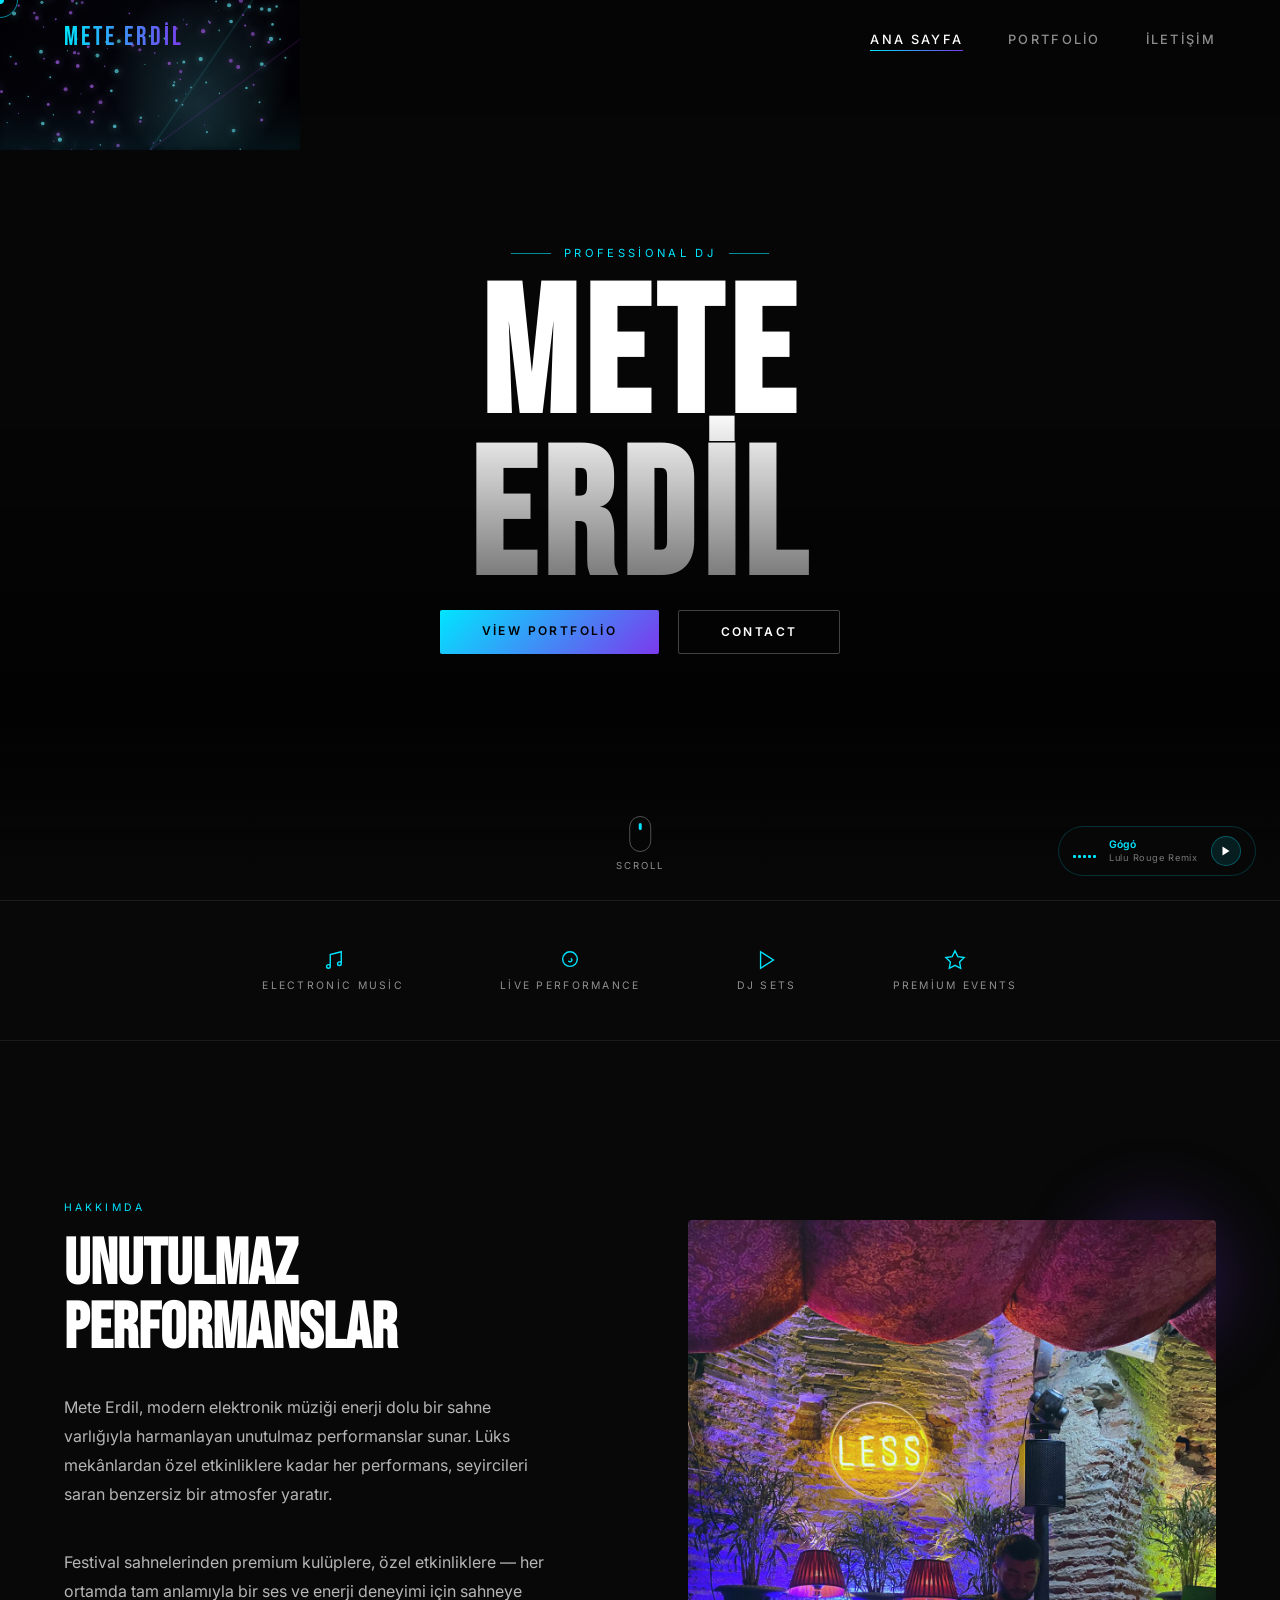
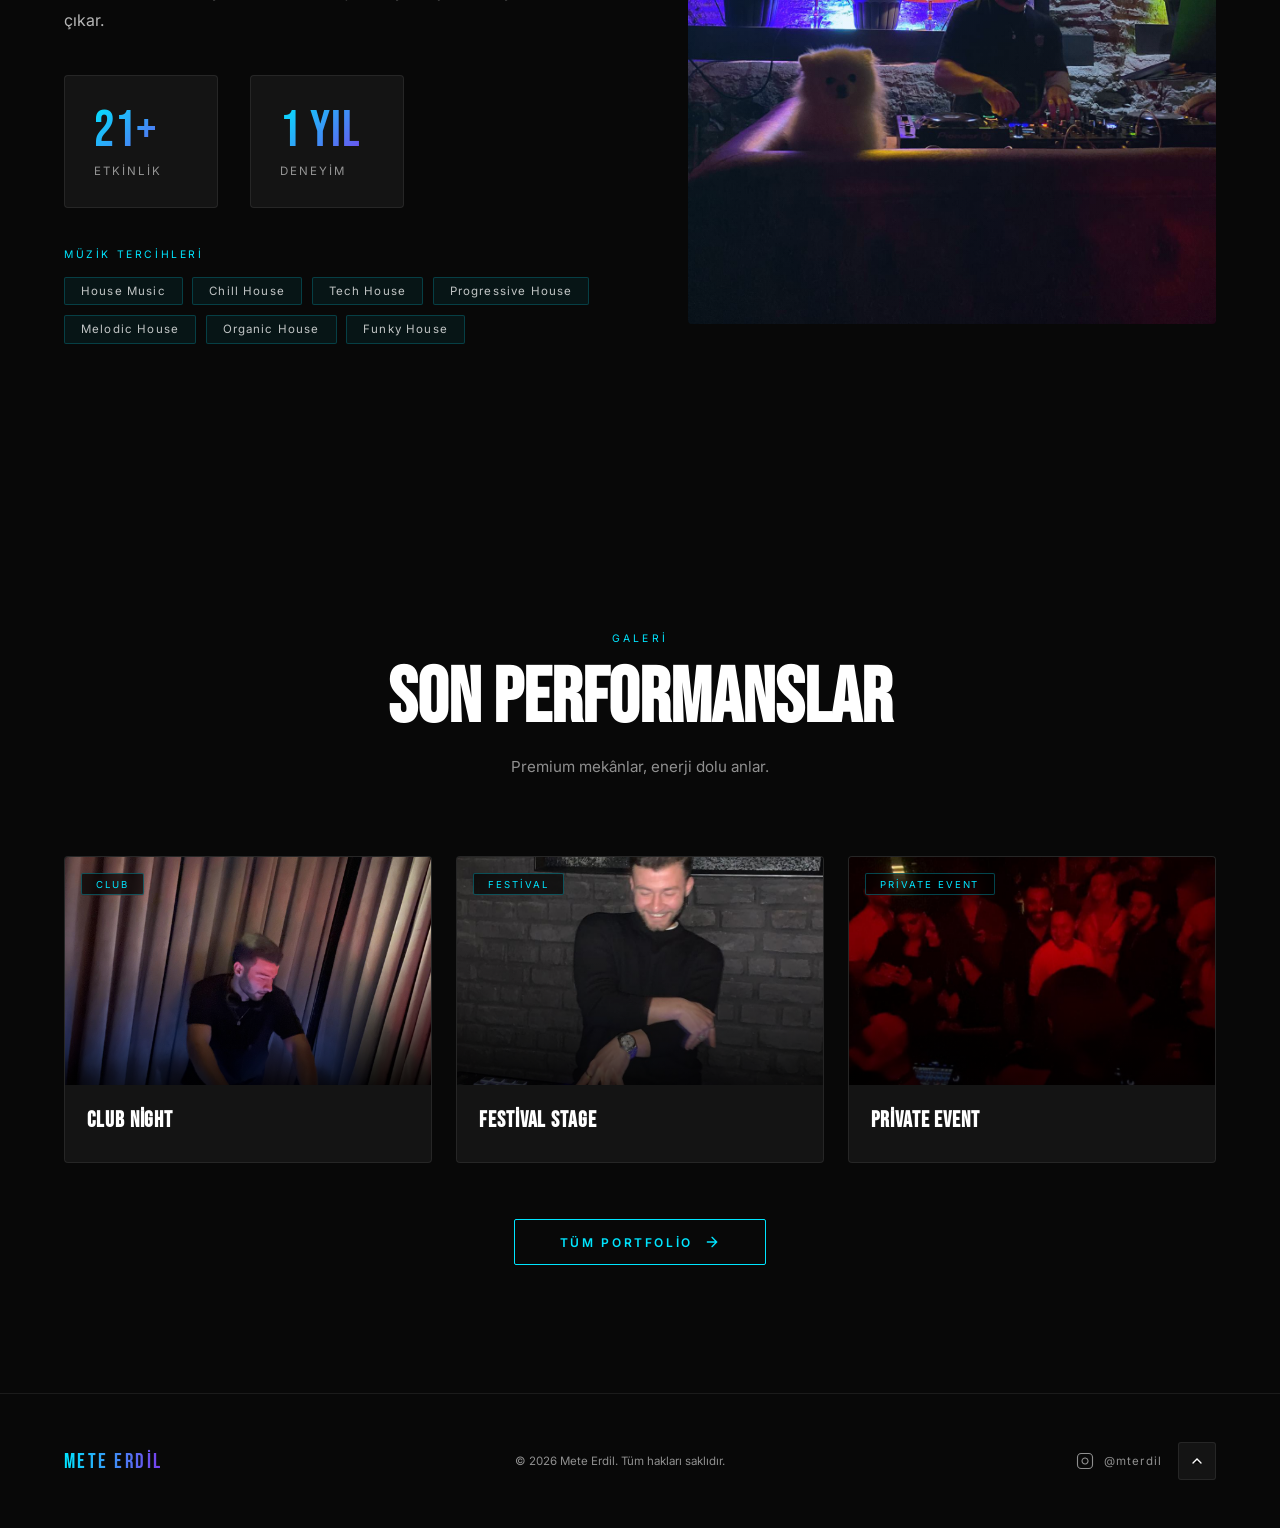
==== index.html @ 42dc9c14 "first" ====
<!DOCTYPE html>
<html lang="tr">
<head>
  <meta charset="UTF-8" />
  <meta name="viewport" content="width=device-width, initial-scale=1.0" />
  <title>Mete Erdil — Professional DJ</title>
  <meta name="description" content="Mete Erdil — Professional DJ. Festival, Club & Private Events." />
  <meta property="og:title"       content="Mete Erdil — Professional DJ" />
  <meta property="og:description" content="Festival • Club • Private Events" />
  <link rel="preconnect" href="https://fonts.googleapis.com" />
  <link rel="preconnect" href="https://fonts.gstatic.com" crossorigin />
  <link href="https://fonts.googleapis.com/css2?family=Bebas+Neue&family=Inter:wght@300;400;500;600;700&display=swap" rel="stylesheet" />
  <link rel="stylesheet" href="css/style.css" />
  <style>
    /* ---- Home-specific extras ---- */
    .hero-tag-row {
      display: flex; align-items: center; justify-content: center; gap: .8rem;
      margin-bottom: 1rem;
      animation: heroFadeUp .9s var(--ease-out) .5s both;
    }
    .hero-tag {
      padding: .35rem 1rem;
      border: 1px solid rgba(255,255,255,.15); border-radius: 1px;
      font-size: .6rem; letter-spacing: .25em; text-transform: uppercase; color: var(--clr-muted);
    }
    .hero-tag.accent { border-color: rgba(0,229,255,.4); color: var(--clr-cyan); }

    /* Home portfolio preview — show 3 cards max */
    .view-all-wrap {
      text-align: center; margin-top: 3.5rem;
    }
    .btn-outline-cyan {
      display: inline-flex; align-items: center; gap: .7rem;
      padding: .9rem 2.8rem;
      border: 1px solid var(--clr-cyan); border-radius: 2px;
      font-size: .75rem; letter-spacing: .22em; text-transform: uppercase; font-weight: 600;
      color: var(--clr-cyan); background: transparent;
      transition: background .3s, transform .3s, box-shadow .3s;
    }
    .btn-outline-cyan:hover {
      background: rgba(0,229,255,.1); transform: translateY(-2px);
      box-shadow: 0 10px 40px rgba(0,229,255,.2);
    }
    .btn-outline-cyan svg { transition: transform .3s; }
    .btn-outline-cyan:hover svg { transform: translateX(5px); }

    /* Feature strip */
    #feature-strip {
      padding: 3rem 4rem;
      border-top: 1px solid var(--clr-border);
      border-bottom: 1px solid var(--clr-border);
      display: flex; justify-content: center; gap: 6rem; flex-wrap: wrap;
    }
    .strip-item {
      display: flex; flex-direction: column; align-items: center; gap: .5rem;
      font-size: .65rem; letter-spacing: .22em; text-transform: uppercase; color: var(--clr-muted);
    }
    .strip-item svg { color: var(--clr-cyan); }

    @media (max-width: 768px) {
      #feature-strip { padding: 2rem 1.5rem; gap: 2.5rem; }
    }

  </style>
</head>
<body>

<!-- Background music — place gogo.mp3 in the music/ folder -->
<audio id="bg-music" loop preload="auto" src="music/gogo.mp3"></audio>

<!-- ============ PAGE TRANSITION ============ -->
<div id="page-transition" class="page-transition" style="display:none">
  <span class="page-transition-logo">METE ERDİL</span>
</div>

<!-- ============ CURSOR ============ -->
<div id="cursor-dot"></div>
<div id="cursor-ring"></div>

<!-- ============ NAVBAR ============ -->
<nav id="navbar">
  <a href="index.html" class="nav-logo">METE ERDİL</a>
  <ul class="nav-links" role="list">
    <li><a href="index.html" data-transition class="active">Ana Sayfa</a></li>
    <li><a href="portfolio.html" data-transition>Portfolio</a></li>
    <li><a href="contact.html" data-transition>İletişim</a></li>
  </ul>
  <button class="nav-hamburger" aria-label="Menu">
    <span></span><span></span><span></span>
  </button>
</nav>

<!-- ============ HERO ============ -->
<section id="hero">
  <canvas id="hero-canvas"></canvas>

  <video id="hero-video" autoplay muted loop playsinline
         src="photos/mte/WhatsApp Video 2026-06-29 at 18.18.38 (2).mp4"
         oncanplay="this.style.display='block'"></video>

  <div class="hero-overlay"></div>

  <div class="hero-content">
    <div class="hero-eyebrow">Professional DJ</div>
    <h1 class="hero-name">METE<br>ERDİL</h1>
    <div class="hero-btns">
      <a href="portfolio.html" class="btn-primary" data-transition>View Portfolio</a>
      <a href="contact.html"   class="btn-ghost"   data-transition>Contact</a>
    </div>
  </div>

  <!-- Equalizer -->
  <div class="hero-eq" aria-hidden="true">
    <span style="--dur:.7s;--min:6px;--max:26px"></span>
    <span style="--dur:.9s;--min:10px;--max:36px"></span>
    <span style="--dur:.6s;--min:4px;--max:22px"></span>
    <span style="--dur:1.1s;--min:8px;--max:40px"></span>
    <span style="--dur:.8s;--min:6px;--max:30px"></span>
    <span style="--dur:.65s;--min:4px;--max:20px"></span>
    <span style="--dur:1s;--min:12px;--max:44px"></span>
    <span style="--dur:.75s;--min:6px;--max:28px"></span>
    <span style="--dur:.55s;--min:4px;--max:18px"></span>
    <span style="--dur:.9s;--min:8px;--max:34px"></span>
    <span style="--dur:.7s;--min:5px;--max:22px"></span>
  </div>

  <div class="scroll-indicator" aria-hidden="true">
    <div class="scroll-mouse"></div>
    <span>Scroll</span>
  </div>
</section>

<!-- ============ FEATURE STRIP ============ -->
<div id="feature-strip">
  <div class="strip-item reveal" data-delay="1">
    <svg width="22" height="22" fill="none" stroke="currentColor" stroke-width="1.5" viewBox="0 0 24 24"><path stroke-linecap="round" d="M9 19V6l12-3v13M9 19c0 1.1-.9 2-2 2s-2-.9-2-2 .9-2 2-2 2 .9 2 2zm12-3c0 1.1-.9 2-2 2s-2-.9-2-2 .9-2 2-2 2 .9 2 2z"/></svg>
    Electronic Music
  </div>
  <div class="strip-item reveal" data-delay="2">
    <svg width="22" height="22" fill="none" stroke="currentColor" stroke-width="1.5" viewBox="0 0 24 24"><path stroke-linecap="round" d="M17.657 16.657A8 8 0 116.343 5.343a8 8 0 0111.314 11.314z"/><path stroke-linecap="round" d="M13.414 10.586a2 2 0 11-2.828 2.828"/></svg>
    Live Performance
  </div>
  <div class="strip-item reveal" data-delay="3">
    <svg width="22" height="22" fill="none" stroke="currentColor" stroke-width="1.5" viewBox="0 0 24 24"><path stroke-linecap="round" d="M5 3l14 9L5 21V3z"/></svg>
    DJ Sets
  </div>
  <div class="strip-item reveal" data-delay="4">
    <svg width="22" height="22" fill="none" stroke="currentColor" stroke-width="1.5" viewBox="0 0 24 24"><path stroke-linecap="round" d="M12 2l3.09 6.26L22 9.27l-5 4.87 1.18 6.88L12 17.77l-6.18 3.25L7 14.14 2 9.27l6.91-1.01L12 2z"/></svg>
    Premium Events
  </div>
</div>

<!-- ============ ABOUT ============ -->
<section id="about">
  <div class="about-text">
    <div class="section-label reveal">Hakkımda</div>
    <h2 class="reveal" data-delay="1">Unutulmaz<br>Performanslar</h2>
    <p class="reveal" data-delay="2">
      Mete Erdil, modern elektronik müziği enerji dolu bir sahne varlığıyla harmanlayan unutulmaz performanslar sunar.
      Lüks mekânlardan özel etkinliklere kadar her performans, seyircileri saran benzersiz bir atmosfer yaratır.
    </p>
    <p class="reveal" data-delay="3">
      Festival sahnelerinden premium kulüplere, özel etkinliklere — her ortamda
      tam anlamıyla bir ses ve enerji deneyimi için sahneye çıkar.
    </p>
    <div class="about-stats reveal" data-delay="4">
      <div class="stat-item">
        <div class="stat-number" data-target="100" data-suffix="+">0</div>
        <div class="stat-label">Etkinlik</div>
      </div>
      <div class="stat-item">
        <div class="stat-number" data-target="5" data-suffix=" Yıl">0</div>
        <div class="stat-label">Deneyim</div>
      </div>
    </div>

    <!-- Müzik Tercihleri -->
    <div class="genre-section reveal" data-delay="4">
      <div class="genre-label">Müzik Tercihleri</div>
      <div class="genre-tags">
        <span class="genre-tag">House Music</span>
        <span class="genre-tag">Chill House</span>
        <span class="genre-tag">Tech House</span>
        <span class="genre-tag">Progressive House</span>
        <span class="genre-tag">Melodic House</span>
        <span class="genre-tag">Organic House</span>
        <span class="genre-tag">Funky House</span>
      </div>
    </div>
  </div>

  <div class="about-visual reveal-right">
    <div class="about-glow"></div>
    <div class="about-img-wrap">
      <img src="photos/mte/WhatsApp Image 2026-06-29 at 18.18.27.jpeg"
           alt="Mete Erdil DJ Performance" loading="lazy" />
    </div>
  </div>
</section>

<!-- ============ PORTFOLIO PREVIEW ============ -->
<section id="portfolio-section">
  <div class="section-header reveal">
    <span class="label">Galeri</span>
    <h2>Son Performanslar</h2>
    <p>Premium mekânlar, enerji dolu anlar.</p>
  </div>

  <div class="card-grid" id="home-grid">

    <!-- Card 1 -->
    <article class="portfolio-card reveal" data-delay="1"
      data-venue="Club Night" data-city="İstanbul" data-date="Haziran 2026"
      data-cat="Club" data-desc="Enerjik bir gece kulübü performansı."
      data-images='["photos/mte/WhatsApp Image 2026-06-29 at 18.18.27 (1).jpeg","photos/mte/WhatsApp Image 2026-06-29 at 18.18.27 (2).jpeg","photos/mte/WhatsApp Image 2026-06-29 at 18.18.27 (3).jpeg"]'
      data-videos='["photos/mte/WhatsApp Video 2026-06-29 at 18.18.29.mp4"]'>
      <div class="card-thumb">
        <img src="photos/mte/WhatsApp Image 2026-06-29 at 18.18.27 (1).jpeg" alt="Club Night" loading="lazy" />
        <div class="card-thumb-overlay"></div>
        <span class="card-category">Club</span>
        <button class="card-play-btn" aria-label="Open">
          <svg width="18" height="18" fill="white" viewBox="0 0 24 24"><path d="M5 3l14 9L5 21V3z"/></svg>
        </button>
      </div>
      <div class="card-body">
        <h3 class="card-venue">Club Night</h3>
        <div class="card-meta">
          <span>📍 İstanbul</span>
          <span>📅 Haziran 2026</span>
        </div>
      </div>
    </article>

    <!-- Card 2 -->
    <article class="portfolio-card reveal" data-delay="2"
      data-venue="Festival Stage" data-city="İzmir" data-date="Mayıs 2026"
      data-cat="Festival" data-desc="Açık hava festival sahnesi performansı."
      data-images='["photos/mte/WhatsApp Image 2026-06-29 at 18.18.27 (2).jpeg","photos/mte/WhatsApp Image 2026-06-29 at 18.18.27 (3).jpeg","photos/mte/WhatsApp Image 2026-06-29 at 18.18.27 (4).jpeg"]'
      data-videos='["photos/mte/WhatsApp Video 2026-06-29 at 18.18.31.mp4","photos/mte/WhatsApp Video 2026-06-29 at 18.18.31 (1).mp4"]'>
      <div class="card-thumb">
        <img src="photos/mte/WhatsApp Image 2026-06-29 at 18.18.27 (2).jpeg" alt="Festival Stage" loading="lazy" />
        <div class="card-thumb-overlay"></div>
        <span class="card-category">Festival</span>
        <button class="card-play-btn" aria-label="Open">
          <svg width="18" height="18" fill="white" viewBox="0 0 24 24"><path d="M5 3l14 9L5 21V3z"/></svg>
        </button>
      </div>
      <div class="card-body">
        <h3 class="card-venue">Festival Stage</h3>
        <div class="card-meta">
          <span>📍 İzmir</span>
          <span>📅 Mayıs 2026</span>
        </div>
      </div>
    </article>

    <!-- Card 3 -->
    <article class="portfolio-card reveal" data-delay="3"
      data-venue="Private Event" data-city="Ankara" data-date="Nisan 2026"
      data-cat="Private Event" data-desc="Özel davet performansı."
      data-images='["photos/mte/WhatsApp Image 2026-06-29 at 18.18.29.jpeg","photos/mte/WhatsApp Image 2026-06-29 at 18.18.29 (1).jpeg"]'
      data-videos='["photos/mte/WhatsApp Video 2026-06-29 at 18.18.38.mp4","photos/mte/WhatsApp Video 2026-06-29 at 18.18.38 (1).mp4"]'>
      <div class="card-thumb">
        <img src="photos/mte/WhatsApp Image 2026-06-29 at 18.18.29.jpeg" alt="Private Event" loading="lazy" />
        <div class="card-thumb-overlay"></div>
        <span class="card-category">Private Event</span>
        <button class="card-play-btn" aria-label="Open">
          <svg width="18" height="18" fill="white" viewBox="0 0 24 24"><path d="M5 3l14 9L5 21V3z"/></svg>
        </button>
      </div>
      <div class="card-body">
        <h3 class="card-venue">Private Event</h3>
        <div class="card-meta">
          <span>📍 Ankara</span>
          <span>📅 Nisan 2026</span>
        </div>
      </div>
    </article>

  </div>

  <div class="view-all-wrap reveal">
    <a href="portfolio.html" class="btn-outline-cyan" data-transition>
      Tüm Portfolio
      <svg width="16" height="16" fill="none" stroke="currentColor" stroke-width="2" viewBox="0 0 24 24">
        <path stroke-linecap="round" d="M5 12h14M12 5l7 7-7 7"/>
      </svg>
    </a>
  </div>
</section>

<!-- ============ MODAL ============ -->
<div id="modal-overlay" role="dialog" aria-modal="true" aria-label="Portfolio Item">
  <div id="modal-box">
    <button class="modal-close" id="modal-close" aria-label="Close">
      <svg width="16" height="16" stroke="white" stroke-width="2" viewBox="0 0 24 24">
        <path stroke-linecap="round" d="M18 6L6 18M6 6l12 12"/>
      </svg>
    </button>
    <div class="modal-gallery">
      <div class="gallery-main" id="gallery-main"></div>
      <button class="gallery-arrow gallery-prev" id="gallery-prev" aria-label="Previous">
        <svg width="18" height="18" stroke="white" stroke-width="2" viewBox="0 0 24 24"><path stroke-linecap="round" d="M15 18l-6-6 6-6"/></svg>
      </button>
      <button class="gallery-arrow gallery-next" id="gallery-next" aria-label="Next">
        <svg width="18" height="18" stroke="white" stroke-width="2" viewBox="0 0 24 24"><path stroke-linecap="round" d="M9 18l6-6-6-6"/></svg>
      </button>
    </div>
    <div class="gallery-thumbs" id="gallery-thumbs"></div>
    <div class="modal-info">
      <h2 class="modal-venue" id="modal-venue"></h2>
      <div class="modal-meta-row" id="modal-meta"></div>
      <p class="modal-desc" id="modal-desc"></p>
    </div>
  </div>
</div>

<!-- ============ FOOTER ============ -->
<footer>
  <span class="footer-logo">METE ERDİL</span>
  <span class="footer-copy">© 2026 Mete Erdil. Tüm hakları saklıdır.</span>
  <div class="footer-right">
    <a href="https://www.instagram.com/mterdil" target="_blank" rel="noopener" class="footer-ig">
      <svg width="18" height="18" fill="none" stroke="currentColor" stroke-width="1.5" viewBox="0 0 24 24">
        <rect x="2" y="2" width="20" height="20" rx="5" ry="5"/><path d="M16 11.37A4 4 0 1112.63 8 4 4 0 0116 11.37z"/><line x1="17.5" y1="6.5" x2="17.51" y2="6.5"/>
      </svg>
      @mterdil
    </a>
    <button class="back-top" aria-label="Back to top">
      <svg width="16" height="16" stroke="white" stroke-width="2" viewBox="0 0 24 24">
        <path stroke-linecap="round" d="M18 15l-6-6-6 6"/>
      </svg>
    </button>
  </div>
</footer>

<!-- Music control bar -->
<div id="music-bar">
  <div class="eq-mini" id="eq-mini">
    <span style="--d:.6s;height:10px"></span>
    <span style="--d:.9s;height:14px"></span>
    <span style="--d:.7s;height:8px"></span>
    <span style="--d:1s;height:12px"></span>
    <span style="--d:.75s;height:10px"></span>
  </div>
  <div class="music-bar-title">
    <strong>Gógó</strong>
    <span>Lulu Rouge Remix</span>
  </div>
  <button id="music-toggle" aria-label="Toggle music">
    <svg id="icon-pause" width="12" height="12" fill="white" viewBox="0 0 24 24"><path d="M6 4h4v16H6V4zm8 0h4v16h-4V4z"/></svg>
    <svg id="icon-play" width="12" height="12" fill="white" viewBox="0 0 24 24" style="display:none;margin-left:1px"><path d="M5 3l14 9L5 21V3z"/></svg>
  </button>
</div>

<script src="js/hero-canvas.js"></script>
<script src="js/main.js"></script>
<script src="js/music.js"></script>
<script>

/* ---- Card → Modal ---- */
(function () {
  const overlay   = document.getElementById('modal-overlay');
  const modalBox  = document.getElementById('modal-box');
  const closeBtn  = document.getElementById('modal-close');
  const mainEl    = document.getElementById('gallery-main');
  const thumbsEl  = document.getElementById('gallery-thumbs');
  const venueEl   = document.getElementById('modal-venue');
  const metaEl    = document.getElementById('modal-meta');
  const descEl    = document.getElementById('modal-desc');
  const prevBtn   = document.getElementById('gallery-prev');
  const nextBtn   = document.getElementById('gallery-next');

  let items = [], idx = 0;

  function buildMedia(card) {
    const imgs  = JSON.parse(card.dataset.images  || '[]');
    const vids  = JSON.parse(card.dataset.videos   || '[]');
    return [
      ...imgs.map(src => ({ type: 'image', src })),
      ...vids.map(src => ({ type: 'video', src })),
    ];
  }

  function renderMain() {
    mainEl.innerHTML = '';
    const m = items[idx];
    if (m.type === 'image') {
      const img = document.createElement('img');
      img.src = m.src; img.alt = ''; img.className = 'active';
      mainEl.appendChild(img);
    } else {
      const vid = document.createElement('video');
      vid.src = m.src; vid.controls = true; vid.autoplay = true;
      vid.className = 'active'; vid.style.display = 'block';
      mainEl.appendChild(vid);
    }
    thumbsEl.querySelectorAll('.g-thumb').forEach((t, i) => t.classList.toggle('active', i === idx));
  }

  function openModal(card) {
    items = buildMedia(card);
    idx   = 0;

    /* Thumbs */
    thumbsEl.innerHTML = '';
    items.forEach((m, i) => {
      const t = document.createElement('div');
      t.className = 'g-thumb' + (m.type === 'video' ? ' video-thumb' : '') + (i === 0 ? ' active' : '');
      if (m.type === 'image') {
        const img = document.createElement('img'); img.src = m.src; img.alt = '';
        t.appendChild(img);
      } else {
        const vid = document.createElement('video'); vid.src = m.src;
        t.appendChild(vid);
      }
      t.addEventListener('click', () => { idx = i; renderMain(); });
      thumbsEl.appendChild(t);
    });

    /* Info */
    venueEl.textContent = card.dataset.venue || '';
    metaEl.innerHTML = [
      card.dataset.city  ? `<span>📍 ${card.dataset.city}</span>`   : '',
      card.dataset.date  ? `<span>📅 ${card.dataset.date}</span>`   : '',
      card.dataset.cat   ? `<span>🎵 ${card.dataset.cat}</span>`    : '',
    ].join('');
    descEl.textContent = card.dataset.desc || '';

    renderMain();
    overlay.style.display = 'flex';
    document.body.style.overflow = 'hidden';
    requestAnimationFrame(() => { overlay.classList.add('open'); requestAnimationFrame(() => overlay.classList.add('visible')); });
  }

  function closeModal() {
    overlay.classList.remove('visible');
    setTimeout(() => {
      overlay.classList.remove('open');
      overlay.style.display = 'none';
      mainEl.innerHTML = '';
      document.body.style.overflow = '';
    }, 400);
  }

  document.querySelectorAll('.portfolio-card').forEach(c => {
    c.addEventListener('click', () => openModal(c));
  });
  closeBtn.addEventListener('click', closeModal);
  overlay.addEventListener('click', e => { if (e.target === overlay) closeModal(); });
  prevBtn.addEventListener('click', e => { e.stopPropagation(); idx = (idx - 1 + items.length) % items.length; renderMain(); });
  nextBtn.addEventListener('click', e => { e.stopPropagation(); idx = (idx + 1) % items.length; renderMain(); });
  document.addEventListener('keydown', e => {
    if (!overlay.classList.contains('visible')) return;
    if (e.key === 'Escape') closeModal();
    if (e.key === 'ArrowLeft')  { idx = (idx - 1 + items.length) % items.length; renderMain(); }
    if (e.key === 'ArrowRight') { idx = (idx + 1) % items.length; renderMain(); }
  });
})();
</script>
</body>
</html>
---- css/style.css ----
/* ============================================================
   METE ERDİL — DJ PORTFOLIO  |  Global Stylesheet
   ============================================================ */

/* ---------- Reset & Base ---------- */
*, *::before, *::after { margin: 0; padding: 0; box-sizing: border-box; }

:root {
  --clr-black:   #000000;
  --clr-bg:      #080808;
  --clr-surface: #111111;
  --clr-card:    #141414;
  --clr-border:  rgba(255,255,255,0.08);
  --clr-cyan:    #00E5FF;
  --clr-purple:  #7C3AED;
  --clr-white:   #FFFFFF;
  --clr-muted:   rgba(255,255,255,0.55);
  --font-head:   'Bebas Neue', sans-serif;
  --font-body:   'Inter', sans-serif;
  --ease-smooth: cubic-bezier(0.25, 0.46, 0.45, 0.94);
  --ease-out:    cubic-bezier(0.16, 1, 0.3, 1);
}

html { scroll-behavior: smooth; overflow-x: hidden; }

body {
  background: var(--clr-bg);
  color: var(--clr-white);
  font-family: var(--font-body);
  overflow-x: hidden;
  cursor: none;
}

img { display: block; width: 100%; object-fit: cover; }
a   { color: inherit; text-decoration: none; }
button { cursor: none; }

/* ---------- Custom Cursor ---------- */
#cursor-dot {
  position: fixed; top: 0; left: 0; z-index: 10000;
  width: 8px; height: 8px;
  background: var(--clr-cyan);
  border-radius: 50%;
  pointer-events: none;
  transform: translate(-50%,-50%);
  transition: width .15s, height .15s, background .2s;
  mix-blend-mode: screen;
}
#cursor-ring {
  position: fixed; top: 0; left: 0; z-index: 9999;
  width: 36px; height: 36px;
  border: 1.5px solid rgba(0,229,255,0.6);
  border-radius: 50%;
  pointer-events: none;
  transform: translate(-50%,-50%);
  transition: transform .1s var(--ease-smooth), width .3s, height .3s, border-color .3s;
}
body.hovering #cursor-dot  { width: 14px; height: 14px; background: var(--clr-purple); }
body.hovering #cursor-ring { width: 56px; height: 56px; border-color: rgba(124,58,237,0.7); }

/* ---------- Scrollbar ---------- */
::-webkit-scrollbar { width: 4px; }
::-webkit-scrollbar-track { background: #000; }
::-webkit-scrollbar-thumb { background: var(--clr-cyan); border-radius: 2px; }

/* ============================================================
   NAVBAR
   ============================================================ */
#navbar {
  position: fixed; top: 0; left: 0; right: 0; z-index: 9000;
  padding: 1.4rem 4rem;
  display: flex; align-items: center; justify-content: space-between;
  transition: padding .4s var(--ease-smooth), background .4s, backdrop-filter .4s;
}
#navbar.scrolled {
  padding: .9rem 4rem;
  background: rgba(8,8,8,0.85);
  backdrop-filter: blur(24px) saturate(180%);
  border-bottom: 1px solid var(--clr-border);
}
.nav-logo {
  font-family: var(--font-head);
  font-size: 1.6rem;
  letter-spacing: .12em;
  background: linear-gradient(90deg, var(--clr-cyan), var(--clr-purple));
  -webkit-background-clip: text; -webkit-text-fill-color: transparent;
}
.nav-links {
  display: flex; gap: 2.8rem; list-style: none;
}
.nav-links a {
  font-size: .8rem; letter-spacing: .18em; text-transform: uppercase;
  font-weight: 500; color: var(--clr-muted);
  position: relative; padding-bottom: 4px;
  transition: color .3s;
}
.nav-links a::after {
  content: ''; position: absolute; bottom: 0; left: 0;
  width: 0; height: 1px;
  background: linear-gradient(90deg, var(--clr-cyan), var(--clr-purple));
  transition: width .4s var(--ease-smooth);
}
.nav-links a:hover, .nav-links a.active { color: var(--clr-white); }
.nav-links a:hover::after, .nav-links a.active::after { width: 100%; }

.nav-hamburger {
  display: none; flex-direction: column; gap: 5px;
  background: none; border: none; padding: 4px;
}
.nav-hamburger span {
  display: block; width: 24px; height: 1.5px;
  background: var(--clr-white);
  transition: transform .3s, opacity .3s;
}

/* ============================================================
   HERO
   ============================================================ */
#hero {
  position: relative; width: 100%; height: 100vh; min-height: 640px;
  display: flex; align-items: center; justify-content: center;
  overflow: hidden;
}
#hero-canvas {
  position: absolute; inset: 0; z-index: 0;
}
#hero-video {
  position: absolute; inset: 0; z-index: 1;
  width: 100%; height: 100%; object-fit: cover;
  opacity: .45; display: none;
}
.hero-overlay {
  position: absolute; inset: 0; z-index: 2;
  background: linear-gradient(
    to bottom,
    rgba(0,0,0,.3) 0%,
    rgba(0,0,0,.15) 40%,
    rgba(0,0,0,.7) 80%,
    var(--clr-bg) 100%
  );
}
.hero-content {
  position: relative; z-index: 3;
  text-align: center; padding: 0 2rem;
  animation: heroFadeUp .9s var(--ease-out) .2s both;
}
.hero-eyebrow {
  font-size: .7rem; letter-spacing: .3em; text-transform: uppercase;
  color: var(--clr-cyan); margin-bottom: 1.2rem;
  display: flex; align-items: center; justify-content: center; gap: .8rem;
}
.hero-eyebrow::before, .hero-eyebrow::after {
  content: ''; display: block; width: 40px; height: 1px;
  background: var(--clr-cyan); opacity: .6;
}
.hero-name {
  font-family: var(--font-head);
  font-size: clamp(5rem, 14vw, 13rem);
  line-height: .9; letter-spacing: .04em;
  text-transform: uppercase;
  background: linear-gradient(180deg, #fff 40%, rgba(255,255,255,.4));
  -webkit-background-clip: text; -webkit-text-fill-color: transparent;
  margin-bottom: .5rem;
}
.hero-subtitle {
  font-size: clamp(.85rem, 2vw, 1rem);
  letter-spacing: .25em; text-transform: uppercase;
  color: var(--clr-muted); margin-bottom: 2.8rem;
}
.hero-subtitle span { color: var(--clr-cyan); }
.hero-btns {
  display: flex; gap: 1.2rem; justify-content: center; flex-wrap: wrap;
}
.btn-primary {
  padding: .85rem 2.6rem;
  background: linear-gradient(135deg, var(--clr-cyan), var(--clr-purple));
  border: none; border-radius: 2px;
  font-family: var(--font-body); font-size: .75rem;
  letter-spacing: .2em; text-transform: uppercase; font-weight: 600;
  color: #000; position: relative; overflow: hidden;
  transition: transform .3s, box-shadow .3s;
}
.btn-primary::after {
  content: ''; position: absolute; inset: 0;
  background: rgba(255,255,255,.15);
  transform: translateX(-100%);
  transition: transform .4s var(--ease-smooth);
}
.btn-primary:hover { transform: translateY(-2px); box-shadow: 0 0 40px rgba(0,229,255,.4); }
.btn-primary:hover::after { transform: translateX(0); }

.btn-ghost {
  padding: .85rem 2.6rem;
  background: transparent;
  border: 1px solid rgba(255,255,255,.25); border-radius: 2px;
  font-family: var(--font-body); font-size: .75rem;
  letter-spacing: .2em; text-transform: uppercase; font-weight: 600;
  color: var(--clr-white);
  transition: border-color .3s, background .3s, transform .3s;
}
.btn-ghost:hover {
  border-color: var(--clr-cyan);
  background: rgba(0,229,255,.07);
  transform: translateY(-2px);
}

/* Equalizer */
.hero-eq {
  position: absolute; bottom: 4.5rem; left: 50%;
  transform: translateX(-50%); z-index: 3;
  display: flex; align-items: flex-end; gap: 4px;
}
.hero-eq span {
  display: block; width: 4px; border-radius: 2px;
  background: linear-gradient(180deg, var(--clr-cyan), var(--clr-purple));
  animation: eq var(--dur, .9s) ease-in-out infinite alternate;
  opacity: .8;
}
@keyframes eq {
  from { height: var(--min, 6px); }
  to   { height: var(--max, 30px); }
}

/* Scroll indicator */
.scroll-indicator {
  position: absolute; bottom: 1.8rem; left: 50%;
  transform: translateX(-50%); z-index: 3;
  display: flex; flex-direction: column; align-items: center; gap: .5rem;
}
.scroll-indicator span {
  font-size: .6rem; letter-spacing: .2em; text-transform: uppercase; color: var(--clr-muted);
}
.scroll-mouse {
  width: 22px; height: 36px;
  border: 1px solid rgba(255,255,255,.3); border-radius: 11px;
  position: relative;
}
.scroll-mouse::before {
  content: ''; position: absolute; top: 6px; left: 50%;
  transform: translateX(-50%);
  width: 3px; height: 7px;
  background: var(--clr-cyan); border-radius: 2px;
  animation: scrollDot 1.6s ease-in-out infinite;
}
@keyframes scrollDot {
  0%   { opacity: 1; transform: translateX(-50%) translateY(0); }
  100% { opacity: 0; transform: translateX(-50%) translateY(14px); }
}

@keyframes heroFadeUp {
  from { opacity: 0; transform: translateY(40px); }
  to   { opacity: 1; transform: translateY(0); }
}

/* ============================================================
   ABOUT SECTION
   ============================================================ */
#about {
  padding: 10rem 4rem;
  max-width: 1400px; margin: 0 auto;
  display: grid; grid-template-columns: 1fr 1fr; gap: 6rem;
  align-items: center;
}
.about-text .section-label {
  font-size: .65rem; letter-spacing: .3em; text-transform: uppercase;
  color: var(--clr-cyan); margin-bottom: 1.2rem;
}
.about-text h2 {
  font-family: var(--font-head); font-size: clamp(2.8rem, 5vw, 5rem);
  line-height: 1; text-transform: uppercase; margin-bottom: 2rem;
}
.about-text p {
  font-size: 1rem; line-height: 1.8; color: rgba(255,255,255,.7);
  margin-bottom: 2.5rem; max-width: 480px;
}
.about-stats {
  display: grid; grid-template-columns: 1fr 1fr; gap: 2rem; max-width: 340px;
}

/* Genre tags */
.genre-section { margin-top: 2.5rem; }
.genre-label {
  font-size: .65rem; letter-spacing: .25em; text-transform: uppercase;
  color: var(--clr-cyan); margin-bottom: 1rem;
}
.genre-tags { display: flex; flex-wrap: wrap; gap: .6rem; }
.genre-tag {
  padding: .4rem 1rem;
  background: rgba(0,229,255,.06);
  border: 1px solid rgba(0,229,255,.2); border-radius: 2px;
  font-size: .72rem; letter-spacing: .1em; color: rgba(255,255,255,.75);
  transition: background .25s, border-color .25s, color .25s;
}
.genre-tag:hover {
  background: rgba(0,229,255,.15); border-color: var(--clr-cyan); color: #fff;
}
.stat-item { padding: 1.8rem; background: var(--clr-card);
  border: 1px solid var(--clr-border); border-radius: 4px;
  position: relative; overflow: hidden;
  transition: border-color .3s, transform .3s;
}
.stat-item::before {
  content: ''; position: absolute; top: 0; left: 0; right: 0; height: 2px;
  background: linear-gradient(90deg, var(--clr-cyan), var(--clr-purple));
  transform: scaleX(0); transition: transform .4s var(--ease-smooth);
}
.stat-item:hover { border-color: rgba(0,229,255,.3); transform: translateY(-4px); }
.stat-item:hover::before { transform: scaleX(1); }
.stat-number {
  font-family: var(--font-head); font-size: 3.2rem;
  line-height: 1; letter-spacing: .02em;
  background: linear-gradient(135deg, var(--clr-cyan), var(--clr-purple));
  -webkit-background-clip: text; -webkit-text-fill-color: transparent;
}
.stat-label {
  font-size: .72rem; letter-spacing: .18em; text-transform: uppercase;
  color: var(--clr-muted); margin-top: .5rem;
}

.about-visual {
  position: relative;
}
.about-img-wrap {
  position: relative; border-radius: 4px; overflow: hidden;
  aspect-ratio: 3/4;
}
.about-img-wrap img { height: 100%; transition: transform .8s var(--ease-smooth); }
.about-img-wrap:hover img { transform: scale(1.05); }
.about-img-wrap::after {
  content: ''; position: absolute; inset: 0;
  background: linear-gradient(135deg, rgba(0,229,255,.12), rgba(124,58,237,.08));
  pointer-events: none;
}
.about-glow {
  position: absolute; top: -40px; right: -40px;
  width: 200px; height: 200px;
  background: radial-gradient(circle, rgba(124,58,237,.4), transparent 70%);
  filter: blur(30px); pointer-events: none;
  animation: glowPulse 4s ease-in-out infinite;
}
@keyframes glowPulse {
  0%,100% { opacity: .6; transform: scale(1); }
  50%      { opacity: 1; transform: scale(1.15); }
}

/* ============================================================
   SECTION SHARED
   ============================================================ */
.section-header {
  text-align: center; margin-bottom: 5rem;
}
.section-header .label {
  font-size: .65rem; letter-spacing: .3em; text-transform: uppercase;
  color: var(--clr-cyan); margin-bottom: 1rem; display: block;
}
.section-header h2 {
  font-family: var(--font-head); font-size: clamp(3rem, 6vw, 5.5rem);
  text-transform: uppercase; line-height: 1;
}
.section-header p {
  margin-top: 1.2rem; font-size: .95rem; color: var(--clr-muted); max-width: 500px;
  margin-inline: auto;
}

/* ============================================================
   PORTFOLIO GRID (home preview + full page)
   ============================================================ */
#portfolio-section, #portfolio-page {
  padding: 8rem 4rem;
  max-width: 1400px; margin: 0 auto;
}

/* Filters */
.filter-bar {
  display: flex; flex-wrap: wrap; gap: .8rem; justify-content: center;
  margin-bottom: 4rem;
}
.filter-btn {
  padding: .5rem 1.6rem;
  background: transparent;
  border: 1px solid var(--clr-border); border-radius: 2px;
  font-family: var(--font-body); font-size: .7rem;
  letter-spacing: .18em; text-transform: uppercase;
  color: var(--clr-muted);
  transition: color .3s, border-color .3s, background .3s;
}
.filter-btn:hover, .filter-btn.active {
  color: var(--clr-white); border-color: var(--clr-cyan);
  background: rgba(0,229,255,.07);
}

/* Card Grid */
.card-grid {
  display: grid;
  grid-template-columns: repeat(auto-fill, minmax(340px, 1fr));
  gap: 1.5rem;
}

.portfolio-card {
  position: relative; border-radius: 4px; overflow: hidden;
  background: var(--clr-card);
  border: 1px solid var(--clr-border);
  cursor: none;
  transition: transform .4s var(--ease-smooth), border-color .4s, box-shadow .4s;
  animation: fadeUp .6s var(--ease-out) both;
}
.portfolio-card:hover {
  transform: translateY(-8px);
  border-color: rgba(0,229,255,.35);
  box-shadow: 0 30px 60px rgba(0,0,0,.6), 0 0 30px rgba(0,229,255,.12);
}

.card-thumb {
  position: relative; aspect-ratio: 16/10; overflow: hidden;
}
.card-thumb img {
  height: 100%; transition: transform .7s var(--ease-smooth);
}
.portfolio-card:hover .card-thumb img { transform: scale(1.08); }
.card-thumb-overlay {
  position: absolute; inset: 0;
  background: linear-gradient(0deg, rgba(0,0,0,.8) 0%, transparent 60%);
}
.card-play-btn {
  position: absolute; top: 50%; left: 50%;
  transform: translate(-50%, -50%) scale(0);
  width: 56px; height: 56px;
  background: rgba(0,229,255,.15);
  border: 1px solid var(--clr-cyan); border-radius: 50%;
  display: flex; align-items: center; justify-content: center;
  transition: transform .35s var(--ease-out), background .3s;
  backdrop-filter: blur(8px);
}
.card-play-btn svg { margin-left: 3px; }
.portfolio-card:hover .card-play-btn { transform: translate(-50%, -50%) scale(1); }
.card-play-btn:hover { background: rgba(0,229,255,.35); }

.card-category {
  position: absolute; top: 1rem; left: 1rem;
  padding: .3rem .9rem;
  background: rgba(0,0,0,.65); backdrop-filter: blur(8px);
  border: 1px solid rgba(0,229,255,.3); border-radius: 2px;
  font-size: .6rem; letter-spacing: .2em; text-transform: uppercase; color: var(--clr-cyan);
}

/* Glass glow border on hover */
.portfolio-card::before {
  content: ''; position: absolute; inset: 0; z-index: 1;
  border-radius: 4px;
  background: linear-gradient(135deg, rgba(0,229,255,.06), rgba(124,58,237,.04));
  opacity: 0; transition: opacity .4s;
  pointer-events: none;
}
.portfolio-card:hover::before { opacity: 1; }

.card-body { padding: 1.4rem; position: relative; z-index: 2; }
.card-venue { font-family: var(--font-head); font-size: 1.35rem; letter-spacing: .04em; margin-bottom: .4rem; }
.card-meta { display: none; }
.modal-meta-row { display: none; }

@keyframes fadeUp {
  from { opacity: 0; transform: translateY(30px); }
  to   { opacity: 1; transform: translateY(0); }
}

/* ============================================================
   MODAL
   ============================================================ */
#modal-overlay {
  position: fixed; inset: 0; z-index: 9500;
  background: rgba(0,0,0,.94);
  display: none; align-items: flex-start; justify-content: center;
  overflow-y: auto; padding: 2rem 1rem;
  opacity: 0; transition: opacity .4s;
}
#modal-overlay.open { display: flex; }
#modal-overlay.visible { opacity: 1; }

#modal-box {
  position: relative;
  width: 100%; max-width: 1100px;
  background: var(--clr-card);
  border: 1px solid var(--clr-border); border-radius: 6px;
  overflow: hidden;
  transform: translateY(40px) scale(.97);
  transition: transform .45s var(--ease-out);
  margin: auto;
}
#modal-overlay.visible #modal-box {
  transform: translateY(0) scale(1);
}

.modal-close {
  position: absolute; top: 1.2rem; right: 1.2rem; z-index: 10;
  width: 40px; height: 40px;
  background: rgba(255,255,255,.07); border: 1px solid var(--clr-border);
  border-radius: 50%; display: flex; align-items: center; justify-content: center;
  transition: background .2s, transform .2s;
}
.modal-close:hover { background: rgba(255,255,255,.15); transform: rotate(90deg); }
.modal-close svg { pointer-events: none; }

/* Gallery */
.modal-gallery { position: relative; aspect-ratio: 16/9; background: #000; }
.gallery-main { width: 100%; height: 100%; object-fit: cover; }
.gallery-main video { width: 100%; height: 100%; object-fit: cover; display: none; }
.gallery-main img  { width: 100%; height: 100%; object-fit: cover; display: none; }
.gallery-main .active { display: block; }

.gallery-arrow {
  position: absolute; top: 50%; transform: translateY(-50%);
  width: 44px; height: 44px;
  background: rgba(0,0,0,.5); backdrop-filter: blur(8px);
  border: 1px solid rgba(255,255,255,.15); border-radius: 50%;
  display: flex; align-items: center; justify-content: center;
  transition: background .2s; z-index: 2;
}
.gallery-arrow:hover { background: rgba(0,229,255,.2); border-color: var(--clr-cyan); }
.gallery-prev { left: 1rem; }
.gallery-next { right: 1rem; }

.gallery-thumbs {
  display: flex; gap: .5rem; padding: .75rem 1rem; overflow-x: auto;
  background: rgba(0,0,0,.5); scrollbar-width: thin;
}
.gallery-thumbs::-webkit-scrollbar { height: 3px; }
.gallery-thumbs::-webkit-scrollbar-thumb { background: var(--clr-cyan); }
.g-thumb {
  flex-shrink: 0; width: 80px; height: 52px; border-radius: 3px;
  overflow: hidden; border: 2px solid transparent;
  transition: border-color .2s, opacity .2s; opacity: .55;
  cursor: none;
}
.g-thumb.active { border-color: var(--clr-cyan); opacity: 1; }
.g-thumb img, .g-thumb video { width: 100%; height: 100%; object-fit: cover; }
.g-thumb.video-thumb { position: relative; }
.g-thumb.video-thumb::after {
  content: '▶'; position: absolute; inset: 0;
  display: flex; align-items: center; justify-content: center;
  font-size: .6rem; background: rgba(0,0,0,.4); color: #fff;
}

.modal-info { padding: 2rem 2.5rem; }
.modal-venue { font-family: var(--font-head); font-size: 2.4rem; margin-bottom: .5rem; }
.modal-meta-row {
  display: flex; flex-wrap: wrap; gap: 1.5rem;
  font-size: .75rem; color: var(--clr-muted); letter-spacing: .08em; margin-bottom: 1.5rem;
}
.modal-meta-row a {
  color: var(--clr-cyan); text-decoration: underline; text-underline-offset: 3px;
}
.modal-desc { font-size: .95rem; line-height: 1.8; color: rgba(255,255,255,.7); }

/* ============================================================
   CONTACT PAGE
   ============================================================ */
#contact-page {
  min-height: 100vh; padding: 12rem 4rem 6rem;
  max-width: 1200px; margin: 0 auto;
  display: grid; grid-template-columns: 1fr 1fr; gap: 5rem; align-items: start;
}

.contact-left .section-label {
  font-size: .65rem; letter-spacing: .3em; text-transform: uppercase;
  color: var(--clr-cyan); margin-bottom: 1.2rem; display: block;
}
.contact-left h1 {
  font-family: var(--font-head); font-size: clamp(3rem, 6vw, 5.5rem);
  text-transform: uppercase; line-height: .95; margin-bottom: 2.5rem;
}

.contact-card {
  background: var(--clr-card); border: 1px solid var(--clr-border);
  border-radius: 6px; padding: 2.4rem; margin-bottom: 2rem;
  backdrop-filter: blur(20px);
  position: relative; overflow: hidden;
}
.contact-card::before {
  content: ''; position: absolute; top: 0; left: 0; right: 0; height: 2px;
  background: linear-gradient(90deg, var(--clr-cyan), var(--clr-purple));
}
.contact-card h3 { font-family: var(--font-head); font-size: 1.5rem; margin-bottom: 1.5rem; }

.contact-item {
  display: flex; align-items: center; gap: 1.2rem; margin-bottom: 1.2rem;
}
.contact-item:last-child { margin-bottom: 0; }
.contact-icon {
  width: 44px; height: 44px; flex-shrink: 0;
  background: rgba(0,229,255,.08); border: 1px solid rgba(0,229,255,.2);
  border-radius: 4px; display: flex; align-items: center; justify-content: center;
  transition: background .3s, border-color .3s;
}
.contact-item:hover .contact-icon { background: rgba(0,229,255,.18); border-color: var(--clr-cyan); }
.contact-item-label { font-size: .65rem; letter-spacing: .18em; text-transform: uppercase; color: var(--clr-muted); }
.contact-item-value { font-size: .95rem; font-weight: 500; margin-top: .15rem; }
.contact-item-value a { transition: color .2s; }
.contact-item-value a:hover { color: var(--clr-cyan); }

.social-grid {
  display: flex; gap: 1rem; flex-wrap: wrap; margin-top: 1.5rem;
}
.social-btn {
  display: flex; align-items: center; gap: .7rem;
  padding: .7rem 1.4rem;
  background: rgba(255,255,255,.04); border: 1px solid var(--clr-border);
  border-radius: 3px; font-size: .75rem; letter-spacing: .1em; text-transform: uppercase;
  transition: background .3s, border-color .3s, transform .3s, box-shadow .3s;
}
.social-btn:hover {
  background: rgba(0,229,255,.1); border-color: var(--clr-cyan);
  transform: translateY(-3px); box-shadow: 0 10px 30px rgba(0,229,255,.15);
}

/* Contact Form */
.contact-form { display: flex; flex-direction: column; gap: 1.2rem; }
.contact-form h2 {
  font-family: var(--font-head); font-size: 2rem; margin-bottom: .5rem;
}

.form-field { position: relative; }
.form-field label {
  display: block; font-size: .65rem; letter-spacing: .2em; text-transform: uppercase;
  color: var(--clr-muted); margin-bottom: .5rem;
}
.form-field input,
.form-field textarea,
.form-field select {
  width: 100%; padding: .85rem 1.1rem;
  background: var(--clr-card); border: 1px solid var(--clr-border);
  border-radius: 3px; color: var(--clr-white); font-family: var(--font-body); font-size: .9rem;
  transition: border-color .3s, box-shadow .3s;
  outline: none; resize: none;
}
.form-field input:focus,
.form-field textarea:focus,
.form-field select:focus {
  border-color: var(--clr-cyan);
  box-shadow: 0 0 0 3px rgba(0,229,255,.1);
}
.form-field select option { background: var(--clr-card); }
.form-field textarea { height: 130px; }
.form-field.error input,
.form-field.error textarea { border-color: #ff4d4d; box-shadow: 0 0 0 3px rgba(255,77,77,.1); }
.field-err { font-size: .7rem; color: #ff4d4d; margin-top: .35rem; display: none; }
.form-field.error .field-err { display: block; }

.form-row { display: grid; grid-template-columns: 1fr 1fr; gap: 1.2rem; }

.form-submit {
  padding: 1rem 2rem;
  background: linear-gradient(135deg, var(--clr-cyan), var(--clr-purple));
  border: none; border-radius: 2px;
  font-family: var(--font-body); font-size: .75rem; letter-spacing: .2em;
  text-transform: uppercase; font-weight: 700; color: #000;
  position: relative; overflow: hidden;
  transition: transform .3s, box-shadow .3s;
}
.form-submit:hover { transform: translateY(-2px); box-shadow: 0 10px 40px rgba(0,229,255,.3); }
.form-submit .btn-spinner {
  display: none; width: 16px; height: 16px;
  border: 2px solid rgba(0,0,0,.3); border-top-color: #000;
  border-radius: 50%; animation: spin .7s linear infinite;
  margin-left: .5rem; vertical-align: middle;
}
@keyframes spin { to { transform: rotate(360deg); } }
.form-submit.loading .btn-text { display: none; }
.form-submit.loading .btn-spinner { display: inline-block; }
.form-success {
  display: none; padding: 1rem 1.5rem;
  background: rgba(0,229,255,.08); border: 1px solid rgba(0,229,255,.3);
  border-radius: 3px; color: var(--clr-cyan); font-size: .85rem;
  text-align: center;
}
.form-success.show { display: block; }

/* ============================================================
   FOOTER
   ============================================================ */
footer {
  border-top: 1px solid var(--clr-border);
  padding: 3rem 4rem;
  display: flex; align-items: center; justify-content: space-between;
  flex-wrap: wrap; gap: 1rem;
}
.footer-logo {
  font-family: var(--font-head); font-size: 1.3rem; letter-spacing: .12em;
  background: linear-gradient(90deg, var(--clr-cyan), var(--clr-purple));
  -webkit-background-clip: text; -webkit-text-fill-color: transparent;
}
.footer-copy { font-size: .72rem; color: var(--clr-muted); }
.footer-right { display: flex; align-items: center; gap: 1rem; }
.footer-ig {
  display: flex; align-items: center; gap: .6rem;
  font-size: .72rem; color: var(--clr-muted); letter-spacing: .1em;
  transition: color .2s;
}
.footer-ig:hover { color: var(--clr-cyan); }

.back-top {
  width: 38px; height: 38px;
  background: var(--clr-card); border: 1px solid var(--clr-border); border-radius: 3px;
  display: flex; align-items: center; justify-content: center;
  transition: border-color .3s, background .3s, transform .3s;
}
.back-top:hover { border-color: var(--clr-cyan); background: rgba(0,229,255,.08); transform: translateY(-3px); }

/* ============================================================
   PAGE TRANSITIONS
   ============================================================ */
.page-transition {
  position: fixed; inset: 0; z-index: 99999;
  background: linear-gradient(135deg, #000, #0a0a1a);
  display: flex; align-items: center; justify-content: center;
  pointer-events: none;
}
.page-transition-logo {
  font-family: var(--font-head); font-size: 3rem; letter-spacing: .15em;
  background: linear-gradient(90deg, var(--clr-cyan), var(--clr-purple));
  -webkit-background-clip: text; -webkit-text-fill-color: transparent;
  opacity: 0;
}

/* ============================================================
   REVEAL ANIMATIONS
   ============================================================ */
.reveal { opacity: 0; transform: translateY(40px); transition: opacity .8s var(--ease-out), transform .8s var(--ease-out); }
.reveal.in { opacity: 1; transform: translateY(0); }
.reveal-left  { opacity: 0; transform: translateX(-40px); transition: opacity .8s var(--ease-out), transform .8s var(--ease-out); }
.reveal-right { opacity: 0; transform: translateX(40px);  transition: opacity .8s var(--ease-out), transform .8s var(--ease-out); }
.reveal-left.in, .reveal-right.in { opacity: 1; transform: translateX(0); }
.reveal-scale { opacity: 0; transform: scale(.92); transition: opacity .7s var(--ease-out), transform .7s var(--ease-out); }
.reveal-scale.in { opacity: 1; transform: scale(1); }

/* stagger delay */
[data-delay="1"] { transition-delay: .1s; }
[data-delay="2"] { transition-delay: .2s; }
[data-delay="3"] { transition-delay: .3s; }
[data-delay="4"] { transition-delay: .4s; }

/* ============================================================
   PORTFOLIO PAGE SPECIFIC
   ============================================================ */
.portfolio-hero {
  height: 38vh; min-height: 280px;
  display: flex; align-items: flex-end; justify-content: center;
  padding-bottom: 3rem;
  position: relative; overflow: hidden;
}
.portfolio-hero-bg {
  position: absolute; inset: 0;
  background: radial-gradient(ellipse at 50% 0%, rgba(0,229,255,.15), transparent 60%),
              radial-gradient(ellipse at 80% 50%, rgba(124,58,237,.15), transparent 50%),
              var(--clr-bg);
}
.portfolio-hero h1 {
  font-family: var(--font-head); font-size: clamp(3.5rem, 8vw, 7rem);
  text-transform: uppercase; position: relative; z-index: 1;
}

/* ============================================================
   MUSIC BAR
   ============================================================ */
#music-bar {
  position: fixed; bottom: 1.5rem; right: 1.5rem; z-index: 9100;
  display: flex; align-items: center; gap: .8rem;
  padding: .55rem .9rem;
  background: rgba(8,8,8,.88); backdrop-filter: blur(20px) saturate(160%);
  border: 1px solid rgba(0,229,255,.18); border-radius: 30px;
  opacity: 0; pointer-events: none;
  transition: opacity .5s .6s;
  max-width: calc(100vw - 3rem);
}
#music-bar.show { opacity: 1; pointer-events: auto; }

.music-bar-title {
  display: flex; flex-direction: column; gap: 1px;
  min-width: 0;
}
.music-bar-title strong {
  font-size: .65rem; font-weight: 600; color: var(--clr-cyan);
  white-space: nowrap; overflow: hidden; text-overflow: ellipsis;
  line-height: 1.2;
}
.music-bar-title span {
  font-size: .58rem; letter-spacing: .08em; color: rgba(255,255,255,.45);
  white-space: nowrap; overflow: hidden; text-overflow: ellipsis;
  line-height: 1.2;
}

#music-toggle {
  flex-shrink: 0;
  width: 30px; height: 30px; border-radius: 50%;
  background: rgba(0,229,255,.1); border: 1px solid rgba(0,229,255,.3);
  display: flex; align-items: center; justify-content: center;
  transition: background .2s;
}
#music-toggle:hover { background: rgba(0,229,255,.25); }

.eq-mini {
  flex-shrink: 0;
  display: flex; align-items: flex-end; gap: 2px; height: 14px;
}
.eq-mini span {
  display: block; width: 3px; border-radius: 1px;
  background: var(--clr-cyan);
  animation: eq var(--d,.8s) ease-in-out infinite alternate;
}
.eq-mini.paused span { animation-play-state: paused; height: 3px !important; }

@media (max-width: 480px) {
  #music-bar { bottom: 1rem; right: 1rem; padding: .45rem .75rem; gap: .6rem; }
  .music-bar-title strong { font-size: .6rem; }
  .music-bar-title span   { display: none; }
}

/* ============================================================
   RESPONSIVE
   ============================================================ */
@media (max-width: 1024px) {
  #about { grid-template-columns: 1fr; gap: 3rem; }
  .about-visual { max-width: 420px; margin: 0 auto; }
  #contact-page { grid-template-columns: 1fr; gap: 3rem; }
}
@media (max-width: 768px) {
  #navbar { padding: 1rem 1.5rem; }
  #navbar.scrolled { padding: .75rem 1.5rem; }
  .nav-links { display: none; flex-direction: column; position: fixed; top: 0; left: 0; right: 0; bottom: 0;
    background: rgba(8,8,8,.97); backdrop-filter: blur(20px); z-index: 8999;
    align-items: center; justify-content: center; gap: 2.5rem; }
  .nav-links.open { display: flex; }
  .nav-links a { font-size: 1.1rem; }
  .nav-hamburger { display: flex; }
  #about { padding: 6rem 2rem; }
  #portfolio-section, #portfolio-page { padding: 5rem 1.5rem; }
  footer { padding: 2rem 1.5rem; }
  #contact-page { padding: 8rem 1.5rem 4rem; }
  .form-row { grid-template-columns: 1fr; }
  .card-grid { grid-template-columns: 1fr; }
  body { cursor: auto; }
  #cursor-dot, #cursor-ring { display: none; }
}
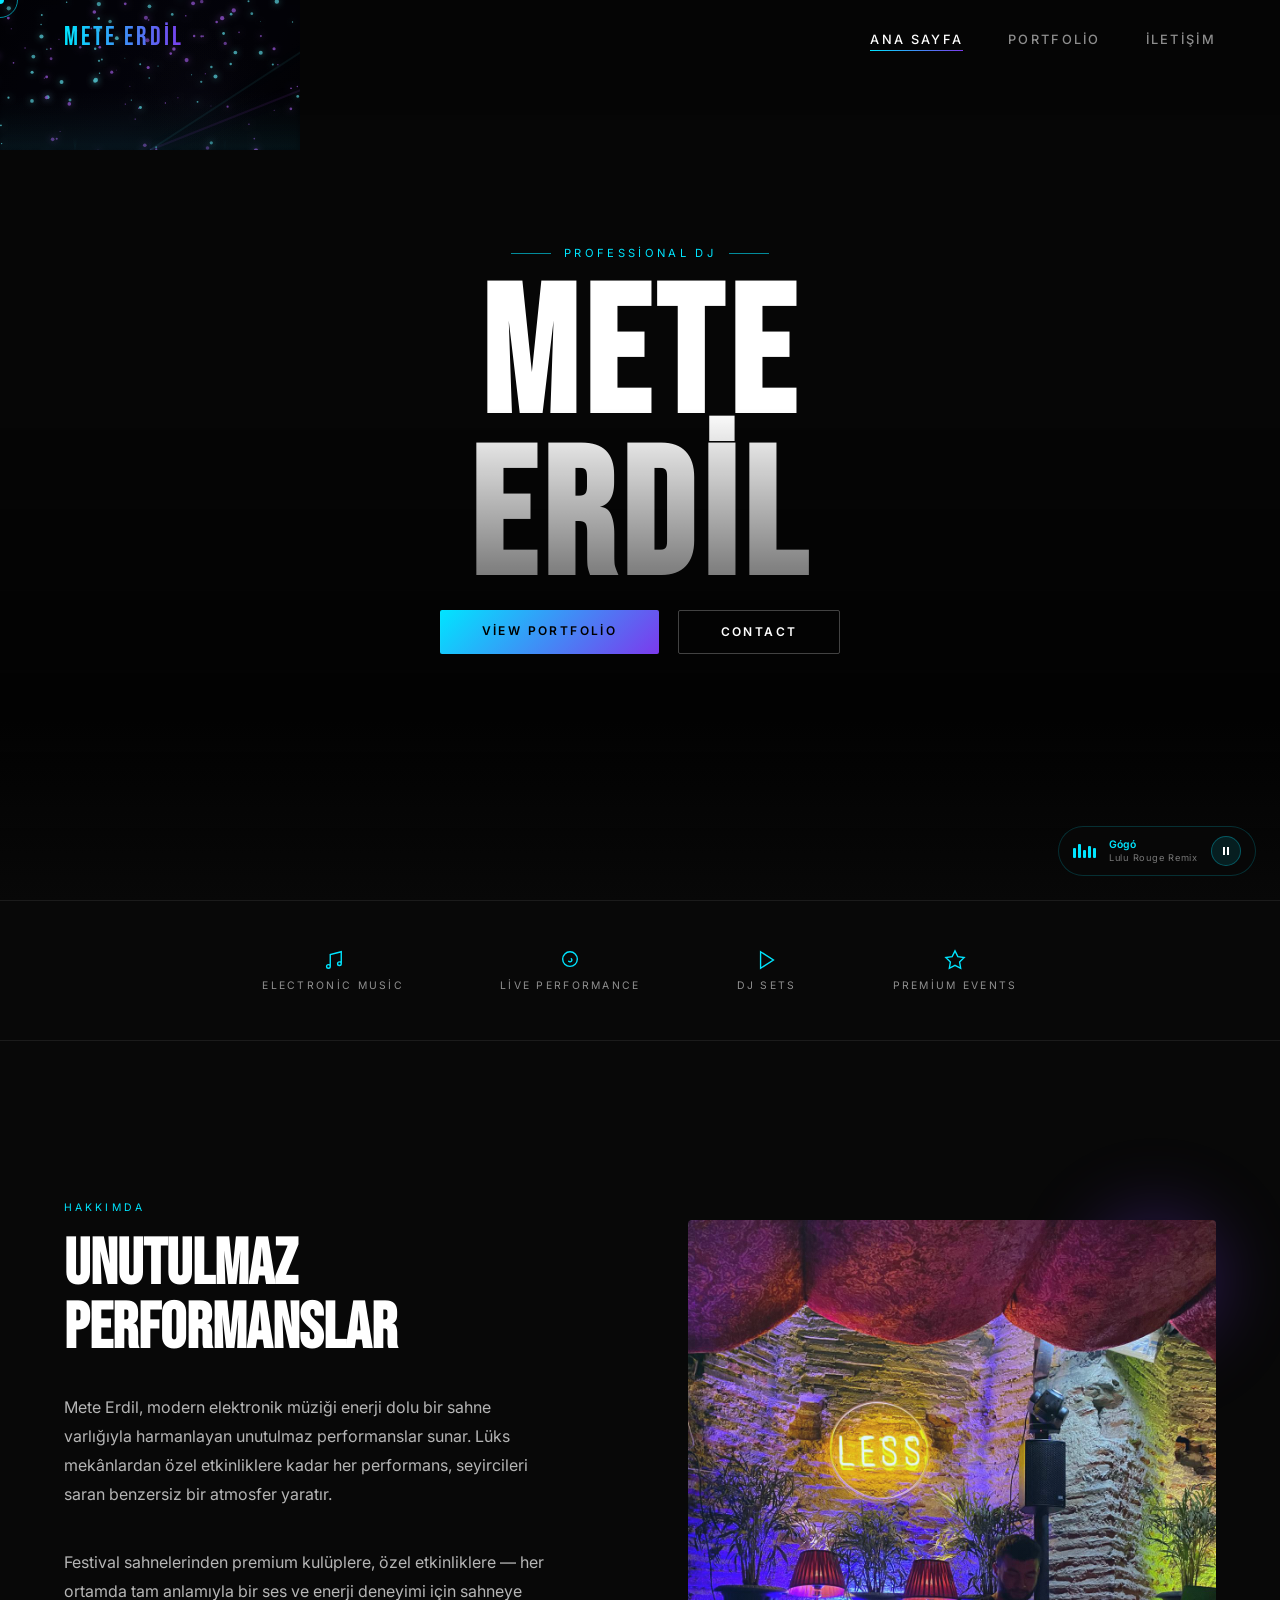
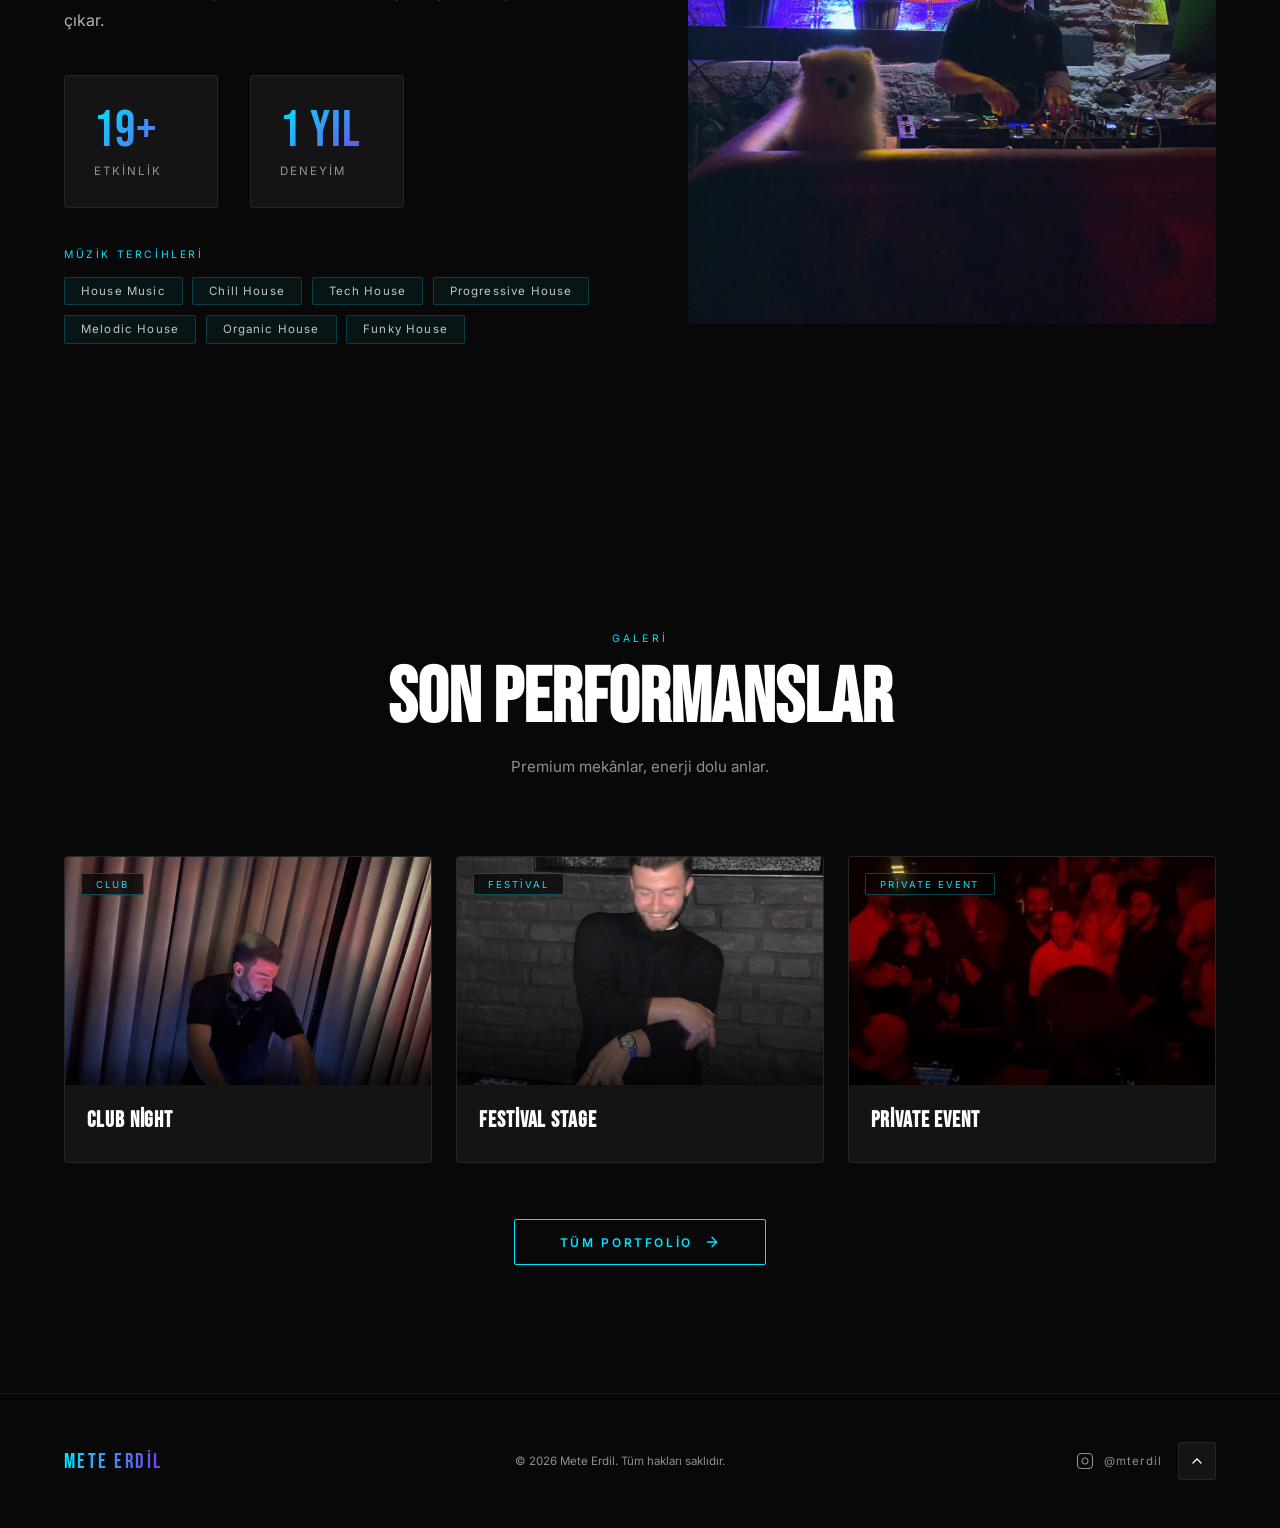
==== commit a3d020d4: "." ====
--- a/index.html
+++ b/index.html
@@ -95,8 +95,7 @@
   <canvas id="hero-canvas"></canvas>
 
   <video id="hero-video" autoplay muted loop playsinline
-         src="photos/mte/WhatsApp Video 2026-06-29 at 18.18.38 (2).mp4"
-         oncanplay="this.style.display='block'"></video>
+         src="photos/mte/WhatsApp Video 2026-06-29 at 18.18.38 (2).mp4"></video>
 
   <div class="hero-overlay"></div>
 
@@ -124,10 +123,6 @@
     <span style="--dur:.7s;--min:5px;--max:22px"></span>
   </div>
 
-  <div class="scroll-indicator" aria-hidden="true">
-    <div class="scroll-mouse"></div>
-    <span>Scroll</span>
-  </div>
 </section>
 
 <!-- ============ FEATURE STRIP ============ -->
--- a/css/style.css
+++ b/css/style.css
@@ -127,7 +127,7 @@
 #hero-video {
   position: absolute; inset: 0; z-index: 1;
   width: 100%; height: 100%; object-fit: cover;
-  opacity: .45; display: none;
+  opacity: 0; transition: opacity 1.2s ease;
 }
 .hero-overlay {
   position: absolute; inset: 0; z-index: 2;
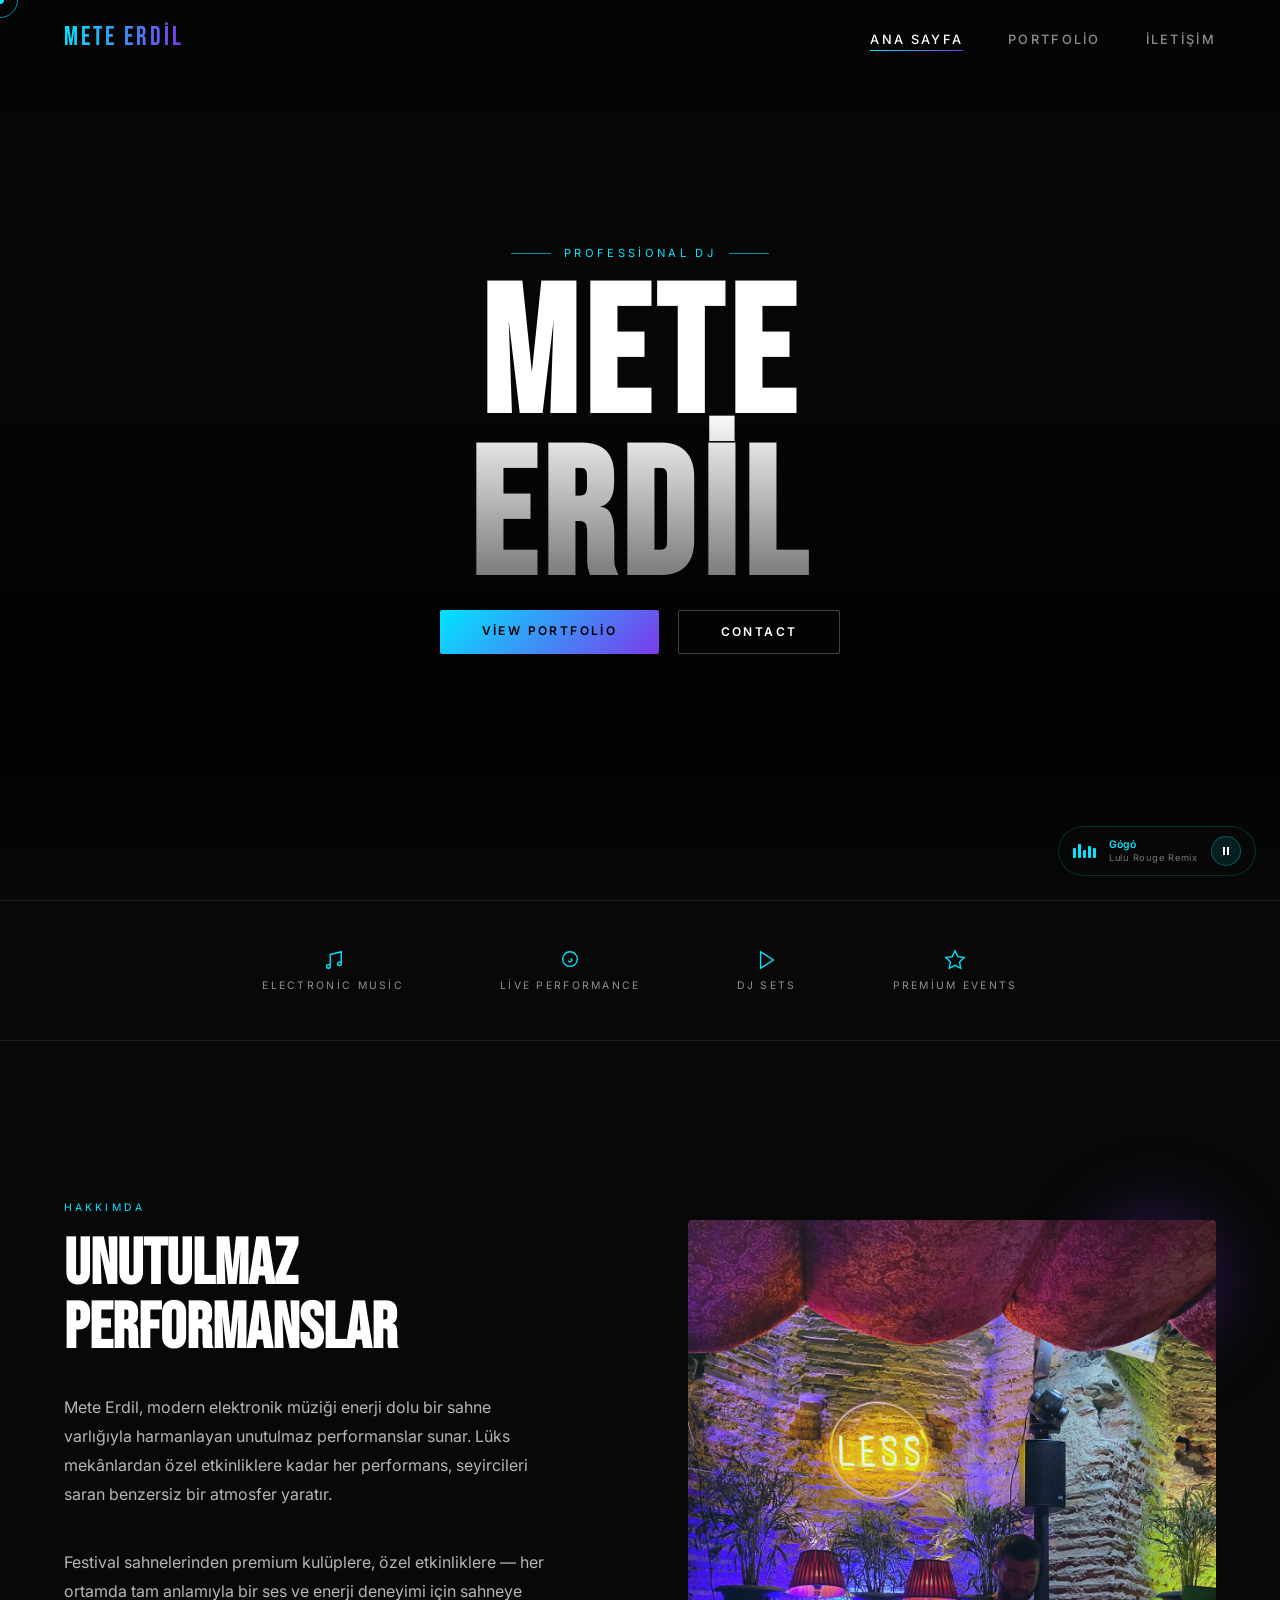
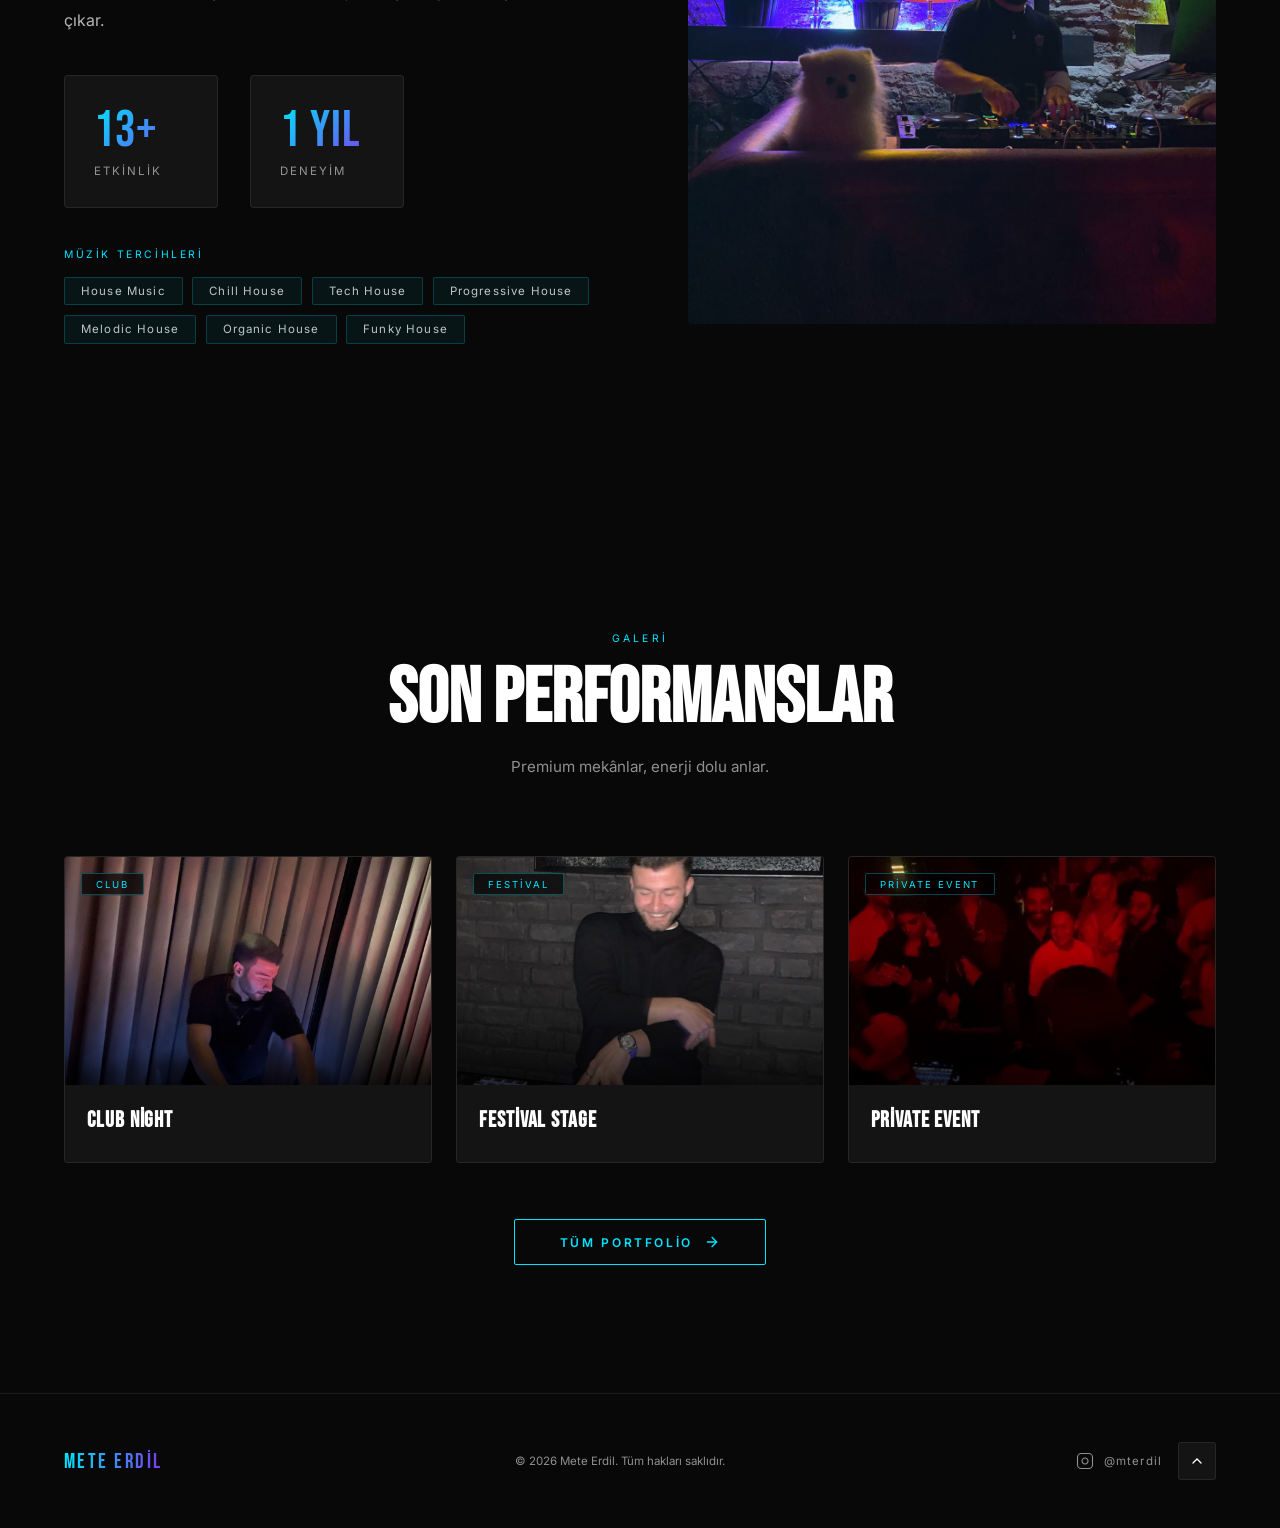
==== commit 2dd38fb0: "." ====
--- a/index.html
+++ b/index.html
@@ -92,8 +92,6 @@
 
 <!-- ============ HERO ============ -->
 <section id="hero">
-  <canvas id="hero-canvas"></canvas>
-
   <video id="hero-video" autoplay muted loop playsinline
          src="photos/mte/WhatsApp Video 2026-06-29 at 18.18.38 (2).mp4"></video>
 
@@ -348,7 +346,6 @@
   </button>
 </div>
 
-<script src="js/hero-canvas.js"></script>
 <script src="js/main.js"></script>
 <script src="js/music.js"></script>
 <script>
--- a/css/style.css
+++ b/css/style.css
@@ -127,7 +127,7 @@
 #hero-video {
   position: absolute; inset: 0; z-index: 1;
   width: 100%; height: 100%; object-fit: cover;
-  opacity: 0; transition: opacity 1.2s ease;
+  opacity: .5;
 }
 .hero-overlay {
   position: absolute; inset: 0; z-index: 2;
